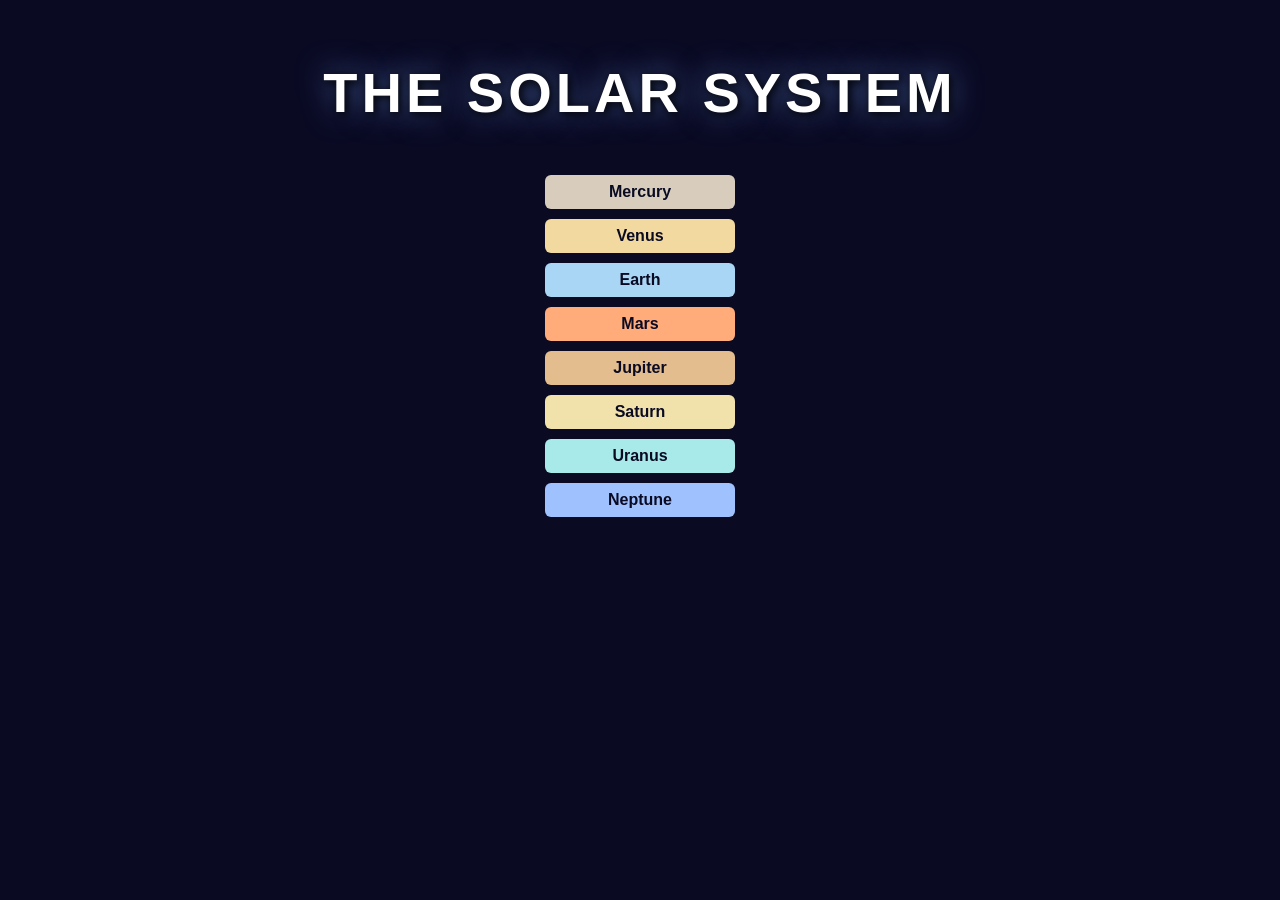
==== index.html @ 49164d79 "added button effects and changed heading for the site" ====
<!DOCTYPE html>
<html lang="en">
<head>
    <meta charset="UTF-8">
    <meta name="viewport" content="width=device-width, initial-scale=1.0">
    <title>The Solar System</title>
    <style>
        body {
            margin: 0;
            font-family: sans-serif;
            background: #0a0a23 url('https://upload.wikimedia.org/wikipedia/commons/c/cb/Solar_System_Illustration_%28rubin-20220314-Solar-System-hero%29.jpg') no-repeat center center fixed;
            background-size: cover;
            color: white;
            text-align: center;
            padding: 40px 20px;
        }
        h1 {
            font-size: 3.5rem;
            letter-spacing: 4px;
            text-transform: uppercase;
            margin: 20px 0 50px;
            text-shadow: 2px 2px 10px black, 0 0 30px rgba(120, 170, 255, 0.6);
        }
        ul {
            list-style: none;
            padding: 0;
        }
        li {
            margin: 10px 0;
        }
        a {
            display: inline-block;
            width: 150px;
            color: #0a0a23;
            background: #3355aa;
            padding: 8px 20px;
            border-radius: 6px;
            text-decoration: none;
            font-weight: bold;
            transition: transform 0.15s ease, box-shadow 0.15s ease, background 0.15s ease;
        }
        a:hover {
            transform: scale(1.05);
            box-shadow: 0 4px 12px rgba(0, 0, 0, 0.4);
        }
        a:active {
            transform: scale(0.97);
        }
        .mercury { background: #d8cdbd; }
        .venus   { background: #f2d9a0; }
        .earth   { background: #a9d6f5; }
        .mars    { background: #ffab7a; }
        .jupiter { background: #e3bd8d; }
        .saturn  { background: #f1e2ab; }
        .uranus  { background: #a8eaea; }
        .neptune { background: #9fc2ff; }
    </style>
</head>
<body>
    <h1>The Solar System</h1>

    <ul>
        <li><a class="mercury" href="mercury.html">Mercury</a></li>
        <li><a class="venus" href="venus.html">Venus</a></li>
        <li><a class="earth" href="earth.html">Earth</a></li>
        <li><a class="mars" href="mars.html">Mars</a></li>
        <li><a class="jupiter" href="jupiter.html">Jupiter</a></li>
        <li><a class="saturn" href="saturn.html">Saturn</a></li>
        <li><a class="uranus" href="uranus.html">Uranus</a></li>
        <li><a class="neptune" href="neptune.html">Neptune</a></li>
    </ul>
</body>
</html>
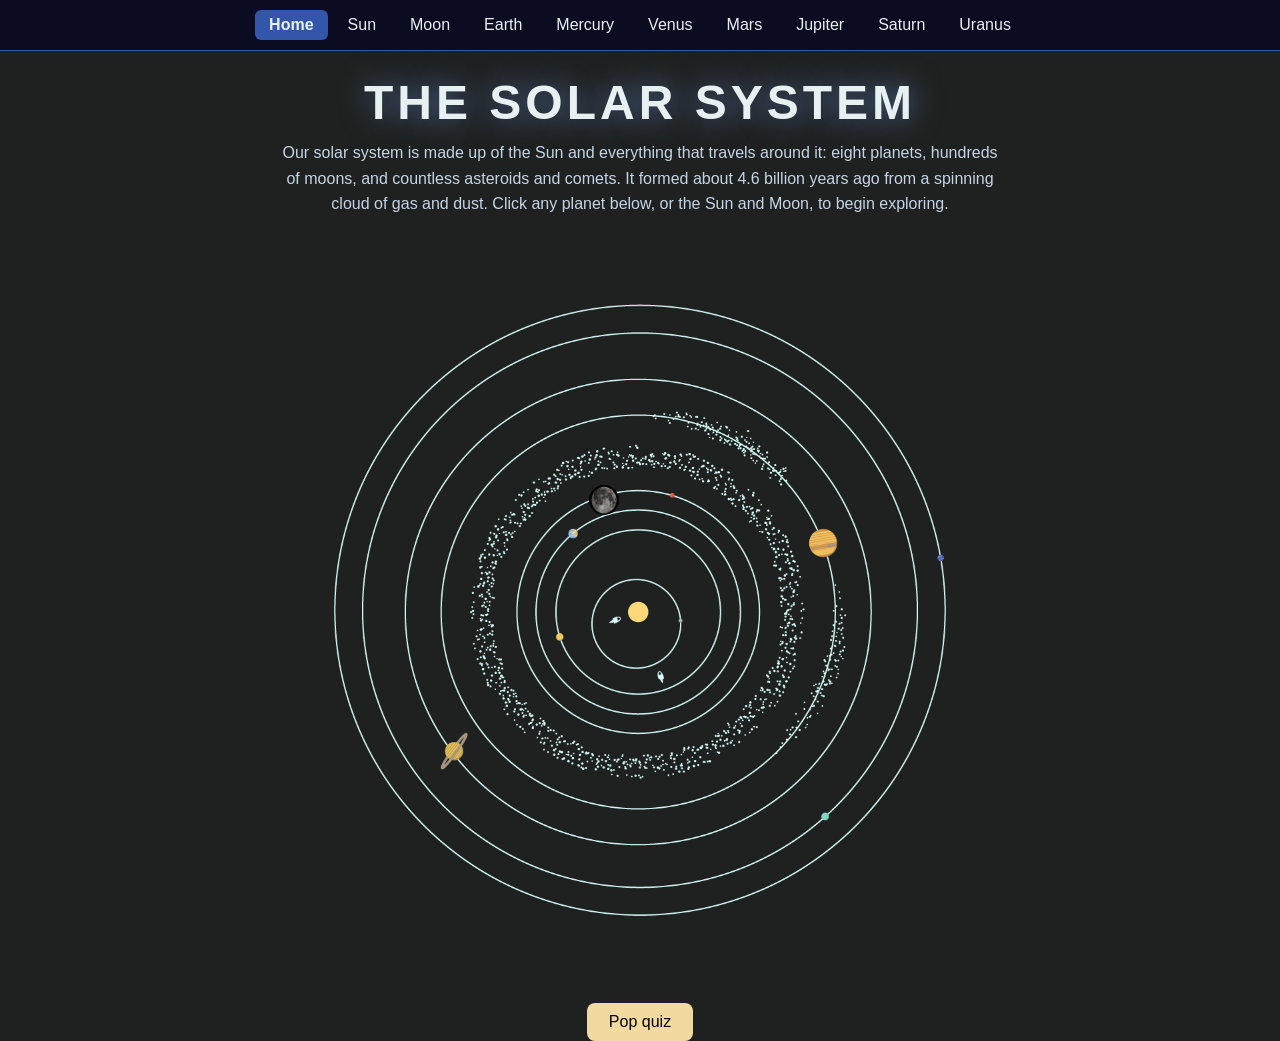
==== commit cb28d661: "Rebuild homepage with clickable solar system, shared nav and pop quiz" ====
--- a/index.html
+++ b/index.html
@@ -4,70 +4,70 @@
     <meta charset="UTF-8">
     <meta name="viewport" content="width=device-width, initial-scale=1.0">
     <title>The Solar System</title>
-    <style>
-        body {
-            margin: 0;
-            font-family: sans-serif;
-            background: #0a0a23 url('https://upload.wikimedia.org/wikipedia/commons/c/cb/Solar_System_Illustration_%28rubin-20220314-Solar-System-hero%29.jpg') no-repeat center center fixed;
-            background-size: cover;
-            color: white;
-            text-align: center;
-            padding: 40px 20px;
-        }
-        h1 {
-            font-size: 3.5rem;
-            letter-spacing: 4px;
-            text-transform: uppercase;
-            margin: 20px 0 50px;
-            text-shadow: 2px 2px 10px black, 0 0 30px rgba(120, 170, 255, 0.6);
-        }
-        ul {
-            list-style: none;
-            padding: 0;
-        }
-        li {
-            margin: 10px 0;
-        }
-        a {
-            display: inline-block;
-            width: 150px;
-            color: #0a0a23;
-            background: #3355aa;
-            padding: 8px 20px;
-            border-radius: 6px;
-            text-decoration: none;
-            font-weight: bold;
-            transition: transform 0.15s ease, box-shadow 0.15s ease, background 0.15s ease;
-        }
-        a:hover {
-            transform: scale(1.05);
-            box-shadow: 0 4px 12px rgba(0, 0, 0, 0.4);
-        }
-        a:active {
-            transform: scale(0.97);
-        }
-        .mercury { background: #d8cdbd; }
-        .venus   { background: #f2d9a0; }
-        .earth   { background: #a9d6f5; }
-        .mars    { background: #ffab7a; }
-        .jupiter { background: #e3bd8d; }
-        .saturn  { background: #f1e2ab; }
-        .uranus  { background: #a8eaea; }
-        .neptune { background: #9fc2ff; }
-    </style>
+    <link rel="stylesheet" href="css/style.css">
+    <link rel="stylesheet" href="css/home.css">
+    <script src="js/home.js" defer></script>
 </head>
 <body>
-    <h1>The Solar System</h1>
 
-    <ul>
-        <li><a class="mercury" href="mercury.html">Mercury</a></li>
-        <li><a class="venus" href="venus.html">Venus</a></li>
-        <li><a class="earth" href="earth.html">Earth</a></li>
-        <li><a class="mars" href="mars.html">Mars</a></li>
-        <li><a class="jupiter" href="jupiter.html">Jupiter</a></li>
-        <li><a class="saturn" href="saturn.html">Saturn</a></li>
-        <li><a class="uranus" href="uranus.html">Uranus</a></li>
-        <li><a class="neptune" href="neptune.html">Neptune</a></li>
-    </ul>
+    <!-- Navigation bar: links to all 10 pages -->
+    <nav class="site-nav">
+        <a href="index.html" aria-current="page">Home</a>
+        <a href="sun.html">Sun</a>
+        <a href="moon.html">Moon</a>
+        <a href="earth.html">Earth</a>
+        <a href="mercury.html">Mercury</a>
+        <a href="venus.html">Venus</a>
+        <a href="mars.html">Mars</a>
+        <a href="jupiter.html">Jupiter</a>
+        <a href="saturn.html">Saturn</a>
+        <a href="uranus.html">Uranus</a>
+    </nav>
+
+    <header class="home-header">
+        <h1>The Solar System</h1>
+        <p class="intro">
+            Our solar system is made up of the Sun and everything that travels around it:
+            eight planets, hundreds of moons, and countless asteroids and comets.
+            It formed about 4.6 billion years ago from a spinning cloud of gas and dust.
+            Click any planet below, or the Sun and Moon, to begin exploring.
+        </p>
+    </header>
+
+    <main>
+        <!-- Each link is placed over one body in the picture using top and left (in %) -->
+        <div class="system">
+            <img class="solar-system" src="images/solar-system.jpg"
+                 alt="Illustration of the solar system with the Sun in the center and the planets on circular orbits around it">
+
+            <a class="hotspot big" href="sun.html" style="top: 50.2%; left: 49.9%;" title="Sun"></a>
+            <a class="hotspot" href="mercury.html" style="top: 51.4%; left: 53.2%;" title="Mercury"></a>
+            <a class="hotspot" href="venus.html" style="top: 53.6%; left: 43.7%;" title="Venus"></a>
+            <a class="hotspot" href="earth.html" style="top: 39.8%; left: 44.8%;" title="Earth"></a>
+            <a class="hotspot" href="moon.html" style="top: 35%; left: 47%;" title="Moon">
+                <img src="images/moon-icon.jpg" alt="Photo of the full Moon">
+            </a>
+            <a class="hotspot" href="mars.html" style="top: 34.6%; left: 52.5%;" title="Mars"></a>
+            <a class="hotspot big" href="jupiter.html" style="top: 41%; left: 64.3%;" title="Jupiter"></a>
+            <a class="hotspot big" href="saturn.html" style="top: 68.9%; left: 35.5%;" title="Saturn"></a>
+            <a class="hotspot" href="uranus.html" style="top: 77.6%; left: 64.5%;" title="Uranus"></a>
+            <a class="hotspot" href="neptune.html" style="top: 42.9%; left: 73.5%;" title="Neptune"></a>
+        </div>
+
+        <!-- Pop quiz: the button shows/hides the box (see js/home.js) -->
+        <button id="quiz-btn" type="button">Pop quiz</button>
+
+        <div id="quiz-box" class="hidden">
+            <p>Which world was reclassified from a planet to a dwarf planet in 2006?</p>
+            <div class="quiz-answers">
+                <button type="button">Ceres</button>
+                <button type="button">Pluto</button>
+                <button type="button">Eris</button>
+                <button type="button">Neptune</button>
+            </div>
+            <p id="quiz-result"></p>
+        </div>
+    </main>
+
 </body>
 </html>
--- a/css/style.css
+++ b/css/style.css
@@ -0,0 +1,48 @@
+/* ==========================================================
+   style.css - shared styles used by every page of the site
+   (base page look + the navigation bar)
+   ========================================================== */
+
+/* ---------- Base ---------- */
+body {
+    margin: 0;
+    min-height: 100vh;
+    background: #1f2120;          /* matches the dark background of the solar system image */
+    color: #e8f1f2;
+    font-family: 'Trebuchet MS', 'Segoe UI', sans-serif;
+    text-align: center;
+}
+
+/* ---------- Navigation bar (same markup on every page) ---------- */
+.site-nav {
+    position: sticky;             /* stays visible while scrolling */
+    top: 0;
+    z-index: 10;
+    display: flex;
+    flex-wrap: wrap;
+    justify-content: center;
+    gap: 6px;
+    padding: 10px;
+    background: rgba(10, 10, 35, 0.92);
+    border-bottom: 1px solid #3355aa;
+}
+
+.site-nav a {
+    color: #e8f1f2;
+    text-decoration: none;
+    padding: 6px 14px;
+    border-radius: 6px;
+    transition: background 0.2s ease, transform 0.15s ease;
+}
+
+.site-nav a:hover,
+.site-nav a:focus-visible {
+    background: #3355aa;
+    transform: scale(1.06);
+}
+
+/* Highlights the link of the page you are currently on */
+.site-nav a[aria-current="page"] {
+    background: #3355aa;
+    font-weight: bold;
+}
--- a/css/home.css
+++ b/css/home.css
@@ -0,0 +1,112 @@
+/* ==========================================================
+   home.css - styles only used by index.html (the landing page)
+   ========================================================== */
+
+/* ---------- Title and intro ---------- */
+.home-header {
+    padding: 24px 16px 0;
+}
+
+.home-header h1 {
+    margin: 0 0 10px;
+    font-size: 3rem;
+    letter-spacing: 4px;
+    text-transform: uppercase;
+    text-shadow: 0 0 30px rgba(120, 170, 255, 0.6);
+}
+
+.intro {
+    max-width: 720px;
+    margin: 0 auto;
+    line-height: 1.6;
+    color: #c5d4e6;
+}
+
+/* ---------- Solar system picture with clickable planets ---------- */
+/* The box is the same size as the picture, so percentages line up with it */
+.system {
+    position: relative;
+    max-width: 1300px;
+    margin: 20px auto;
+}
+
+.system img.solar-system {
+    width: 100%;
+    display: block;
+}
+
+/* Each planet link is a small invisible circle placed over the planet.
+   The negative margins pull the circle back so its center is on the spot. */
+.hotspot {
+    position: absolute;
+    width: 30px;
+    height: 30px;
+    margin: -15px 0 0 -15px;
+    border-radius: 50%;
+    border: 2px solid transparent;
+}
+
+.hotspot:hover {
+    border-color: white;
+    box-shadow: 0 0 15px 3px rgba(255, 255, 255, 0.7);
+}
+
+/* Bigger circles for the Sun, Jupiter and Saturn */
+.hotspot.big {
+    width: 50px;
+    height: 50px;
+    margin: -25px 0 0 -25px;
+}
+
+/* The Moon photo fills its circle */
+.hotspot img {
+    width: 100%;
+    height: 100%;
+    border-radius: 50%;
+}
+
+/* ---------- Pop quiz ---------- */
+#quiz-btn {
+    padding: 10px 22px;
+    font-size: 1rem;
+    background: #f2d9a0;
+    border: none;
+    border-radius: 8px;
+    cursor: pointer;
+}
+
+#quiz-btn:hover {
+    background: #ffe9b8;
+}
+
+#quiz-box {
+    max-width: 500px;
+    margin: 16px auto 40px;
+    padding: 16px;
+    background: rgba(51, 85, 170, 0.25);
+    border: 1px solid #3355aa;
+    border-radius: 10px;
+}
+
+/* Hidden until the quiz button is pressed (JS adds/removes this class) */
+.hidden {
+    display: none;
+}
+
+.quiz-answers button {
+    margin: 4px;
+    padding: 8px 16px;
+    font-size: 1rem;
+    border: none;
+    border-radius: 6px;
+    cursor: pointer;
+}
+
+.quiz-answers button:hover {
+    background: #a8eaea;
+}
+
+#quiz-result {
+    min-height: 1.5em;
+    font-weight: bold;
+}
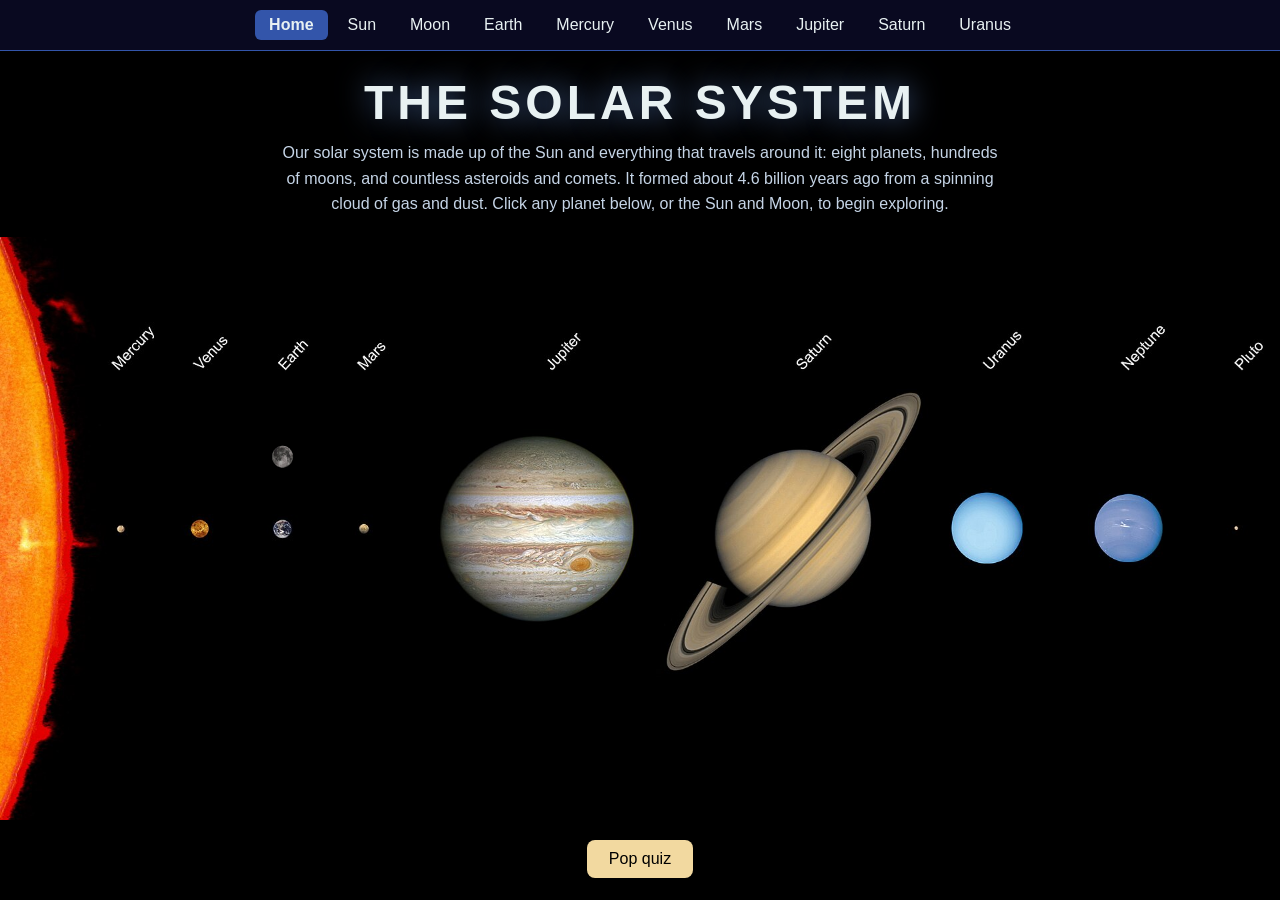
==== commit 01fb97fb: "Use public domain solar system image and fit planet hover outlines to each planet" ====
--- a/index.html
+++ b/index.html
@@ -35,23 +35,23 @@
     </header>
 
     <main>
-        <!-- Each link is placed over one body in the picture using top and left (in %) -->
+        <!-- Each link is placed over one body in the picture using top, left, width and height (in %) -->
         <div class="system">
             <img class="solar-system" src="images/solar-system.jpg"
-                 alt="Illustration of the solar system with the Sun in the center and the planets on circular orbits around it">
+                 alt="The Sun and the eight planets in a row from Mercury to Neptune on a black background">
 
-            <a class="hotspot big" href="sun.html" style="top: 50.2%; left: 49.9%;" title="Sun"></a>
-            <a class="hotspot" href="mercury.html" style="top: 51.4%; left: 53.2%;" title="Mercury"></a>
-            <a class="hotspot" href="venus.html" style="top: 53.6%; left: 43.7%;" title="Venus"></a>
-            <a class="hotspot" href="earth.html" style="top: 39.8%; left: 44.8%;" title="Earth"></a>
-            <a class="hotspot" href="moon.html" style="top: 35%; left: 47%;" title="Moon">
+            <a class="hotspot" href="sun.html" style="top: -72.34%; left: -106.67%; width: 111.46%; height: 244.57%;" title="Sun"></a>
+            <a class="hotspot" href="mercury.html" style="top: 48.80%; left: 8.83%; width: 1.15%; height: 2.51%;" title="Mercury"></a>
+            <a class="hotspot" href="venus.html" style="top: 47.83%; left: 14.61%; width: 1.93%; height: 4.23%;" title="Venus"></a>
+            <a class="hotspot" href="earth.html" style="top: 47.83%; left: 21.07%; width: 1.98%; height: 4.34%;" title="Earth"></a>
+            <a class="hotspot" href="moon.html" style="top: 35.20%; left: 20.91%; width: 2.29%; height: 5.03%;" title="Moon">
                 <img src="images/moon-icon.jpg" alt="Photo of the full Moon">
             </a>
-            <a class="hotspot" href="mars.html" style="top: 34.6%; left: 52.5%;" title="Mars"></a>
-            <a class="hotspot big" href="jupiter.html" style="top: 41%; left: 64.3%;" title="Jupiter"></a>
-            <a class="hotspot big" href="saturn.html" style="top: 68.9%; left: 35.5%;" title="Saturn"></a>
-            <a class="hotspot" href="uranus.html" style="top: 77.6%; left: 64.5%;" title="Uranus"></a>
-            <a class="hotspot" href="neptune.html" style="top: 42.9%; left: 73.5%;" title="Neptune"></a>
+            <a class="hotspot" href="mars.html" style="top: 48.51%; left: 27.76%; width: 1.30%; height: 2.86%;" title="Mars"></a>
+            <a class="hotspot" href="jupiter.html" style="top: 32.97%; left: 34.19%; width: 15.52%; height: 34.06%;" title="Jupiter"></a>
+            <a class="hotspot" href="saturn.html" style="top: 36.00%; left: 55.60%; width: 12.71%; height: 27.89%;" title="Saturn"></a>
+            <a class="hotspot" href="uranus.html" style="top: 43.14%; left: 74.04%; width: 6.09%; height: 13.37%;" title="Uranus"></a>
+            <a class="hotspot" href="neptune.html" style="top: 43.37%; left: 85.21%; width: 5.89%; height: 12.91%;" title="Neptune"></a>
         </div>
 
         <!-- Pop quiz: the button shows/hides the box (see js/home.js) -->
--- a/css/style.css
+++ b/css/style.css
@@ -46,3 +46,62 @@
     background: #3355aa;
     font-weight: bold;
 }
+
+/* ==========================================================
+   Planet pages (sun, moon, and the eight planets)
+   ========================================================== */
+
+/* Layout shared by every planet page */
+.planet-page {
+    max-width: 700px;
+    margin: 0 auto;
+    padding: 20px;
+}
+
+.planet-page h1 {
+    font-size: 3rem;
+    margin: 10px 0;
+}
+
+.intro {
+    line-height: 1.6;
+}
+
+.photo {
+    width: 320px;
+    max-width: 100%;
+    margin: 16px 8px;
+    border-radius: 10px;
+}
+
+/* Facts list: left-aligned so it is easy to read */
+.facts {
+    text-align: left;
+    line-height: 1.8;
+    max-width: 560px;
+    margin: 0 auto;
+}
+
+/* ---------- Colors and fonts for each page (set by <body class="...">) ---------- */
+body.sun     { background-color: #3b1d00; font-family: 'Trebuchet MS', sans-serif; }
+body.moon    { background-color: #1c1c1c; font-family: 'Courier New', monospace; }
+body.earth   { background-color: #0b2a45; font-family: Georgia, serif; }
+body.mercury { background-color: #2b2622; font-family: 'Lucida Console', monospace; }
+body.venus   { background-color: #3a2a10; font-family: 'Palatino Linotype', serif; }
+body.mars    { background-color: #3a1408; font-family: Verdana, sans-serif; }
+body.jupiter { background-color: #3a2814; font-family: 'Times New Roman', serif; }
+body.saturn  { background-color: #3a3118; font-family: Garamond, serif; }
+body.uranus  { background-color: #0f3333; font-family: Arial, sans-serif; }
+body.neptune { background-color: #0e1d4a; font-family: Tahoma, sans-serif; }
+
+/* Heading color for each page */
+body.sun h1, body.sun h2         { color: #ffd34d; }
+body.moon h1, body.moon h2       { color: #cfcfcf; }
+body.earth h1, body.earth h2     { color: #7fc8f8; }
+body.mercury h1, body.mercury h2 { color: #d8cdbd; }
+body.venus h1, body.venus h2     { color: #f2d9a0; }
+body.mars h1, body.mars h2       { color: #ff8a5c; }
+body.jupiter h1, body.jupiter h2 { color: #e3bd8d; }
+body.saturn h1, body.saturn h2   { color: #f1e2ab; }
+body.uranus h1, body.uranus h2   { color: #a8eaea; }
+body.neptune h1, body.neptune h2 { color: #9fc2ff; }
--- a/css/home.css
+++ b/css/home.css
@@ -1,6 +1,11 @@
 /* ==========================================================
    home.css - styles only used by index.html (the landing page)
    ========================================================== */
+
+/* Black page background to match the solar system picture */
+body {
+    background-color: black;
+}
 
 /* ---------- Title and intro ---------- */
 .home-header {
@@ -28,6 +33,7 @@
     position: relative;
     max-width: 1300px;
     margin: 20px auto;
+    overflow: hidden;             /* the Sun's circle is bigger than the picture, so cut it off */
 }
 
 .system img.solar-system {
@@ -35,13 +41,12 @@
     display: block;
 }
 
-/* Each planet link is a small invisible circle placed over the planet.
-   The negative margins pull the circle back so its center is on the spot. */
+/* Each planet link is an invisible circle placed over its planet.
+   Its size and position are set in index.html (in %), so it
+   always stays on the planet when the page is resized. */
 .hotspot {
     position: absolute;
-    width: 30px;
-    height: 30px;
-    margin: -15px 0 0 -15px;
+    box-sizing: border-box;
     border-radius: 50%;
     border: 2px solid transparent;
 }
@@ -49,13 +54,6 @@
 .hotspot:hover {
     border-color: white;
     box-shadow: 0 0 15px 3px rgba(255, 255, 255, 0.7);
-}
-
-/* Bigger circles for the Sun, Jupiter and Saturn */
-.hotspot.big {
-    width: 50px;
-    height: 50px;
-    margin: -25px 0 0 -25px;
 }
 
 /* The Moon photo fills its circle */
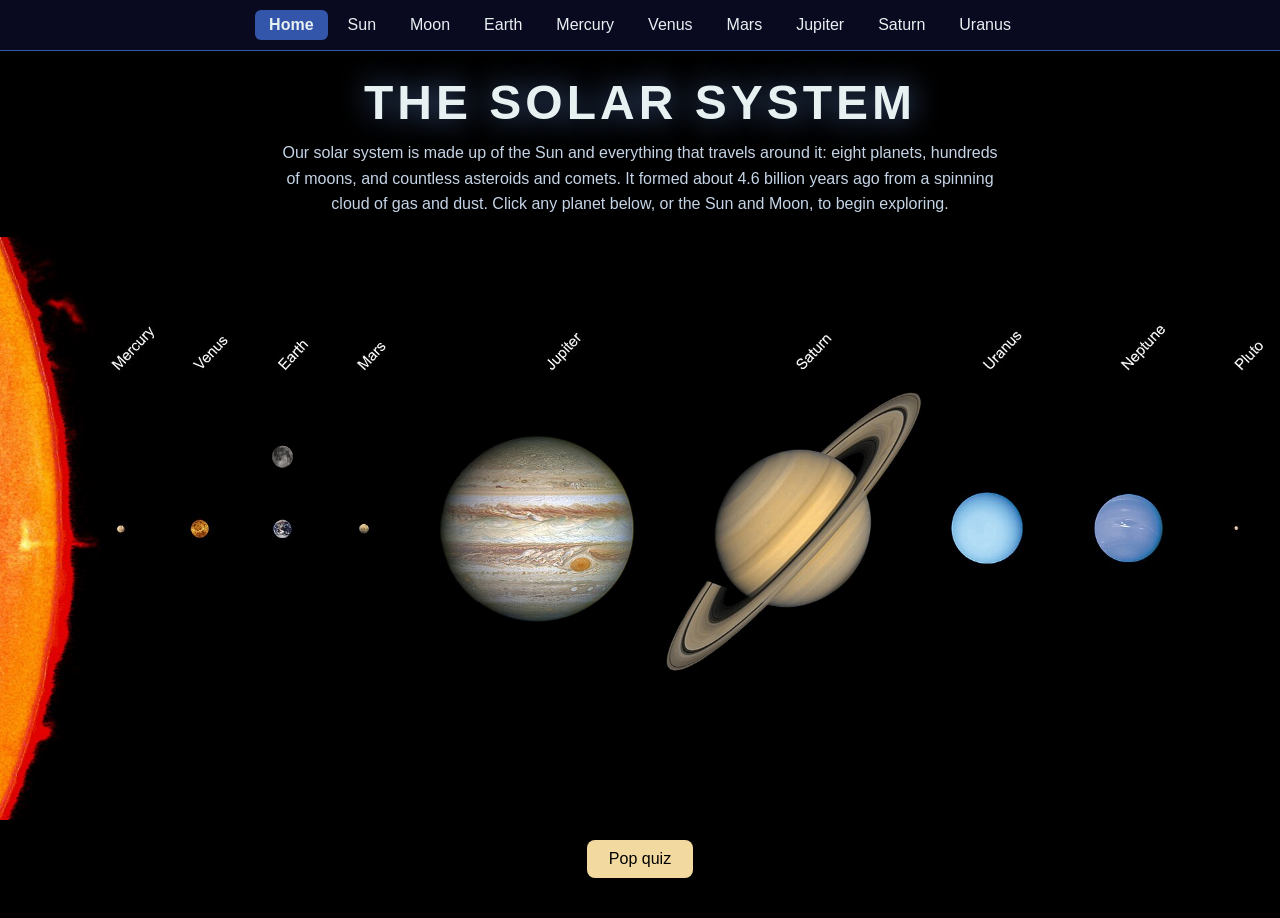
==== commit 2e6c89c0: "Make pop quiz a floating pop-up with a close button" ====
--- a/index.html
+++ b/index.html
@@ -41,20 +41,20 @@
                  alt="The Sun and the eight planets in a row from Mercury to Neptune on a black background">
 
             <a class="hotspot" href="sun.html" style="top: -72.34%; left: -106.67%; width: 111.46%; height: 244.57%;" title="Sun"></a>
-            <a class="hotspot" href="mercury.html" style="top: 48.80%; left: 8.83%; width: 1.15%; height: 2.51%;" title="Mercury"></a>
-            <a class="hotspot" href="venus.html" style="top: 47.83%; left: 14.61%; width: 1.93%; height: 4.23%;" title="Venus"></a>
-            <a class="hotspot" href="earth.html" style="top: 47.83%; left: 21.07%; width: 1.98%; height: 4.34%;" title="Earth"></a>
+            <a class="hotspot" href="mercury.html" style="top: 47.09%; left: 8.05%; width: 2.71%; height: 5.94%;" title="Mercury"></a>
+            <a class="hotspot" href="venus.html" style="top: 46.97%; left: 14.22%; width: 2.71%; height: 5.94%;" title="Venus"></a>
+            <a class="hotspot" href="earth.html" style="top: 47.03%; left: 20.70%; width: 2.71%; height: 5.94%;" title="Earth"></a>
             <a class="hotspot" href="moon.html" style="top: 35.20%; left: 20.91%; width: 2.29%; height: 5.03%;" title="Moon">
                 <img src="images/moon-icon.jpg" alt="Photo of the full Moon">
             </a>
-            <a class="hotspot" href="mars.html" style="top: 48.51%; left: 27.76%; width: 1.30%; height: 2.86%;" title="Mars"></a>
+            <a class="hotspot" href="mars.html" style="top: 46.97%; left: 27.06%; width: 2.71%; height: 5.94%;" title="Mars"></a>
             <a class="hotspot" href="jupiter.html" style="top: 32.97%; left: 34.19%; width: 15.52%; height: 34.06%;" title="Jupiter"></a>
             <a class="hotspot" href="saturn.html" style="top: 36.00%; left: 55.60%; width: 12.71%; height: 27.89%;" title="Saturn"></a>
             <a class="hotspot" href="uranus.html" style="top: 43.14%; left: 74.04%; width: 6.09%; height: 13.37%;" title="Uranus"></a>
             <a class="hotspot" href="neptune.html" style="top: 43.37%; left: 85.21%; width: 5.89%; height: 12.91%;" title="Neptune"></a>
         </div>
 
-        <!-- Pop quiz: the button shows/hides the box (see js/home.js) -->
+        <!-- Pop quiz: the button opens the pop-up box (see js/home.js) -->
         <button id="quiz-btn" type="button">Pop quiz</button>
 
         <div id="quiz-box" class="hidden">
@@ -66,6 +66,7 @@
                 <button type="button">Neptune</button>
             </div>
             <p id="quiz-result"></p>
+            <button id="quiz-close" type="button">Close</button>
         </div>
     </main>
 
--- a/css/home.css
+++ b/css/home.css
@@ -65,6 +65,7 @@
 
 /* ---------- Pop quiz ---------- */
 #quiz-btn {
+    margin-bottom: 40px;
     padding: 10px 22px;
     font-size: 1rem;
     background: #f2d9a0;
@@ -77,13 +78,29 @@
     background: #ffe9b8;
 }
 
+/* The quiz is a pop-up: it floats over the page so it is always visible */
 #quiz-box {
+    position: fixed;
+    top: 120px;
+    left: 0;
+    right: 0;
+    z-index: 20;                  /* above the navigation bar */
+    width: 90%;
     max-width: 500px;
-    margin: 16px auto 40px;
-    padding: 16px;
-    background: rgba(51, 85, 170, 0.25);
-    border: 1px solid #3355aa;
+    margin: 0 auto;
+    padding: 20px;
+    background: #0a0a23;
+    border: 2px solid #3355aa;
     border-radius: 10px;
+    box-shadow: 0 0 40px rgba(0, 0, 0, 0.9);
+}
+
+#quiz-close {
+    margin-top: 10px;
+    padding: 6px 16px;
+    border: none;
+    border-radius: 6px;
+    cursor: pointer;
 }
 
 /* Hidden until the quiz button is pressed (JS adds/removes this class) */
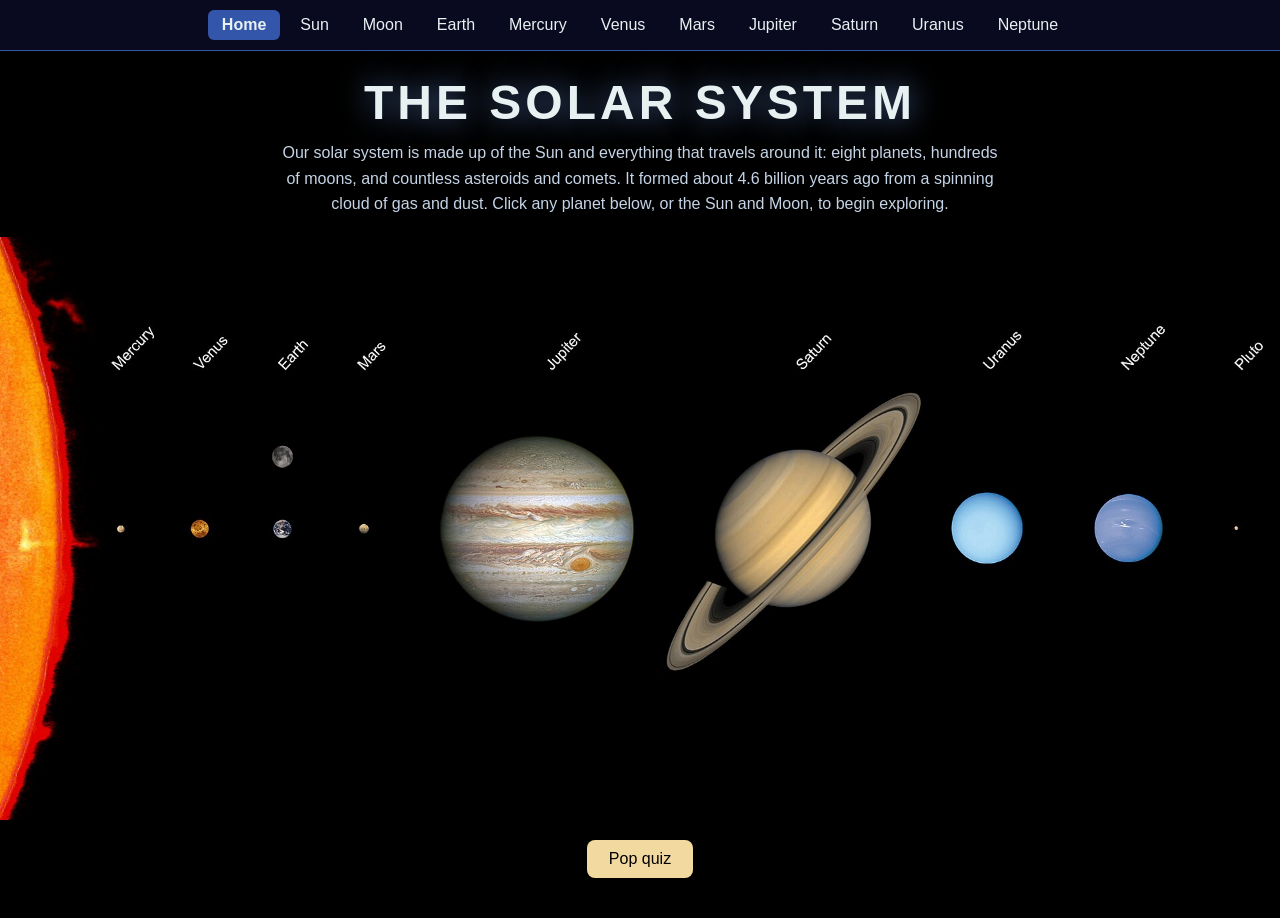
==== commit 30a6659b: "Add Neptune to the navigation bar" ====
--- a/index.html
+++ b/index.html
@@ -10,7 +10,7 @@
 </head>
 <body>
 
-    <!-- Navigation bar: links to all 10 pages -->
+    <!-- navigation bar -->
     <nav class="site-nav">
         <a href="index.html" aria-current="page">Home</a>
         <a href="sun.html">Sun</a>
@@ -22,6 +22,7 @@
         <a href="jupiter.html">Jupiter</a>
         <a href="saturn.html">Saturn</a>
         <a href="uranus.html">Uranus</a>
+        <a href="neptune.html">Neptune</a>
     </nav>
 
     <header class="home-header">
@@ -35,7 +36,7 @@
     </header>
 
     <main>
-        <!-- Each link is placed over one body in the picture using top, left, width and height (in %) -->
+        <!-- a link on top of each planet -->
         <div class="system">
             <img class="solar-system" src="images/solar-system.jpg"
                  alt="The Sun and the eight planets in a row from Mercury to Neptune on a black background">
@@ -54,7 +55,7 @@
             <a class="hotspot" href="neptune.html" style="top: 43.37%; left: 85.21%; width: 5.89%; height: 12.91%;" title="Neptune"></a>
         </div>
 
-        <!-- Pop quiz: the button opens the pop-up box (see js/home.js) -->
+        <!-- pop quiz -->
         <button id="quiz-btn" type="button">Pop quiz</button>
 
         <div id="quiz-box" class="hidden">
--- a/css/style.css
+++ b/css/style.css
@@ -1,21 +1,16 @@
-/* ==========================================================
-   style.css - shared styles used by every page of the site
-   (base page look + the navigation bar)
-   ========================================================== */
-
-/* ---------- Base ---------- */
+/* dark background to match the solar system picture */
 body {
     margin: 0;
     min-height: 100vh;
-    background: #1f2120;          /* matches the dark background of the solar system image */
+    background: #1f2120;
     color: #e8f1f2;
     font-family: 'Trebuchet MS', 'Segoe UI', sans-serif;
     text-align: center;
 }
 
-/* ---------- Navigation bar (same markup on every page) ---------- */
+/* navigation bar, stays at the top when scrolling */
 .site-nav {
-    position: sticky;             /* stays visible while scrolling */
+    position: sticky;
     top: 0;
     z-index: 10;
     display: flex;
@@ -41,19 +36,15 @@
     transform: scale(1.06);
 }
 
-/* Highlights the link of the page you are currently on */
+/* link for the page you are on */
 .site-nav a[aria-current="page"] {
     background: #3355aa;
     font-weight: bold;
 }
 
-/* ==========================================================
-   Planet pages (sun, moon, and the eight planets)
-   ========================================================== */
-
-/* Layout shared by every planet page */
+/* layout for the planet pages */
 .planet-page {
-    max-width: 700px;
+    max-width: 1100px;
     margin: 0 auto;
     padding: 20px;
 }
@@ -64,17 +55,31 @@
 }
 
 .intro {
+    max-width: 700px;
+    margin: 0 auto;
     line-height: 1.6;
+}
+
+.photos {
+    display: flex;
+    justify-content: center;
+    align-items: center;
+    flex-wrap: wrap;
+    gap: 140px;
+    margin: 20px 0;
 }
 
 .photo {
     width: 320px;
     max-width: 100%;
-    margin: 16px 8px;
-    border-radius: 10px;
 }
 
-/* Facts list: left-aligned so it is easy to read */
+.side-photo {
+    width: 200px;
+    height: 200px;
+}
+
+/* facts list */
 .facts {
     text-align: left;
     line-height: 1.8;
@@ -82,19 +87,68 @@
     margin: 0 auto;
 }
 
-/* ---------- Colors and fonts for each page (set by <body class="...">) ---------- */
-body.sun     { background-color: #3b1d00; font-family: 'Trebuchet MS', sans-serif; }
-body.moon    { background-color: #1c1c1c; font-family: 'Courier New', monospace; }
-body.earth   { background-color: #0b2a45; font-family: Georgia, serif; }
-body.mercury { background-color: #2b2622; font-family: 'Lucida Console', monospace; }
-body.venus   { background-color: #3a2a10; font-family: 'Palatino Linotype', serif; }
-body.mars    { background-color: #3a1408; font-family: Verdana, sans-serif; }
-body.jupiter { background-color: #3a2814; font-family: 'Times New Roman', serif; }
-body.saturn  { background-color: #3a3118; font-family: Garamond, serif; }
-body.uranus  { background-color: #0f3333; font-family: Arial, sans-serif; }
-body.neptune { background-color: #0e1d4a; font-family: Tahoma, sans-serif; }
+/* landscape picture behind each page, the color on top makes it see-through */
+body.sun, body.moon, body.earth, body.mercury, body.venus,
+body.mars, body.jupiter, body.saturn, body.uranus, body.neptune {
+    background-size: cover;
+    background-position: center;
+    background-repeat: no-repeat;
+    background-attachment: fixed;
+}
 
-/* Heading color for each page */
+/* background color and font for each page */
+body.sun {
+    background-color: #3b1d00;
+    background-image: linear-gradient(rgba(59, 29, 0, 0.75), rgba(59, 29, 0, 0.75)), url('../images/sun-bg.jpg');
+    font-family: 'Trebuchet MS', sans-serif;
+}
+body.moon {
+    background-color: #1c1c1c;
+    background-image: linear-gradient(rgba(28, 28, 28, 0.75), rgba(28, 28, 28, 0.75)), url('../images/moon-bg.jpg');
+    font-family: 'Courier New', monospace;
+}
+body.earth {
+    background-color: #0b2a45;
+    background-image: linear-gradient(rgba(11, 42, 69, 0.75), rgba(11, 42, 69, 0.75)), url('../images/earth-bg.jpg');
+    font-family: Georgia, serif;
+}
+body.mercury {
+    background-color: #2b2622;
+    background-image: linear-gradient(rgba(43, 38, 34, 0.75), rgba(43, 38, 34, 0.75)), url('../images/mercury-bg.jpg');
+    font-family: 'Lucida Console', monospace;
+}
+body.venus {
+    background-color: #3a2a10;
+    background-image: linear-gradient(rgba(58, 42, 16, 0.75), rgba(58, 42, 16, 0.75)), url('../images/venus-bg.jpg');
+    font-family: 'Palatino Linotype', serif;
+}
+body.mars {
+    background-color: #3a1408;
+    background-image: linear-gradient(rgba(58, 20, 8, 0.75), rgba(58, 20, 8, 0.75)), url('../images/mars-bg.jpg');
+    font-family: Verdana, sans-serif;
+}
+body.jupiter {
+    background-color: #3a2814;
+    background-image: linear-gradient(rgba(58, 40, 20, 0.75), rgba(58, 40, 20, 0.75)), url('../images/jupiter-bg.jpg');
+    font-family: 'Times New Roman', serif;
+}
+body.saturn {
+    background-color: #3a3118;
+    background-image: linear-gradient(rgba(58, 49, 24, 0.75), rgba(58, 49, 24, 0.75)), url('../images/saturn-bg.jpg');
+    font-family: Garamond, serif;
+}
+body.uranus {
+    background-color: #0f3333;
+    background-image: linear-gradient(rgba(15, 51, 51, 0.75), rgba(15, 51, 51, 0.75)), url('../images/uranus-bg.jpg');
+    font-family: Arial, sans-serif;
+}
+body.neptune {
+    background-color: #0e1d4a;
+    background-image: linear-gradient(rgba(14, 29, 74, 0.75), rgba(14, 29, 74, 0.75)), url('../images/neptune-bg.jpg');
+    font-family: Tahoma, sans-serif;
+}
+
+/* heading colors */
 body.sun h1, body.sun h2         { color: #ffd34d; }
 body.moon h1, body.moon h2       { color: #cfcfcf; }
 body.earth h1, body.earth h2     { color: #7fc8f8; }
--- a/css/home.css
+++ b/css/home.css
@@ -1,13 +1,9 @@
-/* ==========================================================
-   home.css - styles only used by index.html (the landing page)
-   ========================================================== */
-
-/* Black page background to match the solar system picture */
+/* black background */
 body {
     background-color: black;
 }
 
-/* ---------- Title and intro ---------- */
+/* title and intro */
 .home-header {
     padding: 24px 16px 0;
 }
@@ -27,13 +23,13 @@
     color: #c5d4e6;
 }
 
-/* ---------- Solar system picture with clickable planets ---------- */
-/* The box is the same size as the picture, so percentages line up with it */
+/* solar system picture with clickable planets */
+/* same size as the picture so the percentages line up, overflow hidden cuts off the Sun's circle */
 .system {
     position: relative;
     max-width: 1300px;
     margin: 20px auto;
-    overflow: hidden;             /* the Sun's circle is bigger than the picture, so cut it off */
+    overflow: hidden;
 }
 
 .system img.solar-system {
@@ -41,9 +37,7 @@
     display: block;
 }
 
-/* Each planet link is an invisible circle placed over its planet.
-   Its size and position are set in index.html (in %), so it
-   always stays on the planet when the page is resized. */
+/* each planet link is a circle over the planet, size and position are in index.html */
 .hotspot {
     position: absolute;
     box-sizing: border-box;
@@ -56,14 +50,14 @@
     box-shadow: 0 0 15px 3px rgba(255, 255, 255, 0.7);
 }
 
-/* The Moon photo fills its circle */
+/* moon photo fills its circle */
 .hotspot img {
     width: 100%;
     height: 100%;
     border-radius: 50%;
 }
 
-/* ---------- Pop quiz ---------- */
+/* pop quiz */
 #quiz-btn {
     margin-bottom: 40px;
     padding: 10px 22px;
@@ -78,13 +72,13 @@
     background: #ffe9b8;
 }
 
-/* The quiz is a pop-up: it floats over the page so it is always visible */
+/* quiz box floats over the page, above the nav bar */
 #quiz-box {
     position: fixed;
     top: 120px;
     left: 0;
     right: 0;
-    z-index: 20;                  /* above the navigation bar */
+    z-index: 20;
     width: 90%;
     max-width: 500px;
     margin: 0 auto;
@@ -103,7 +97,7 @@
     cursor: pointer;
 }
 
-/* Hidden until the quiz button is pressed (JS adds/removes this class) */
+/* hides the quiz until the button is clicked */
 .hidden {
     display: none;
 }
